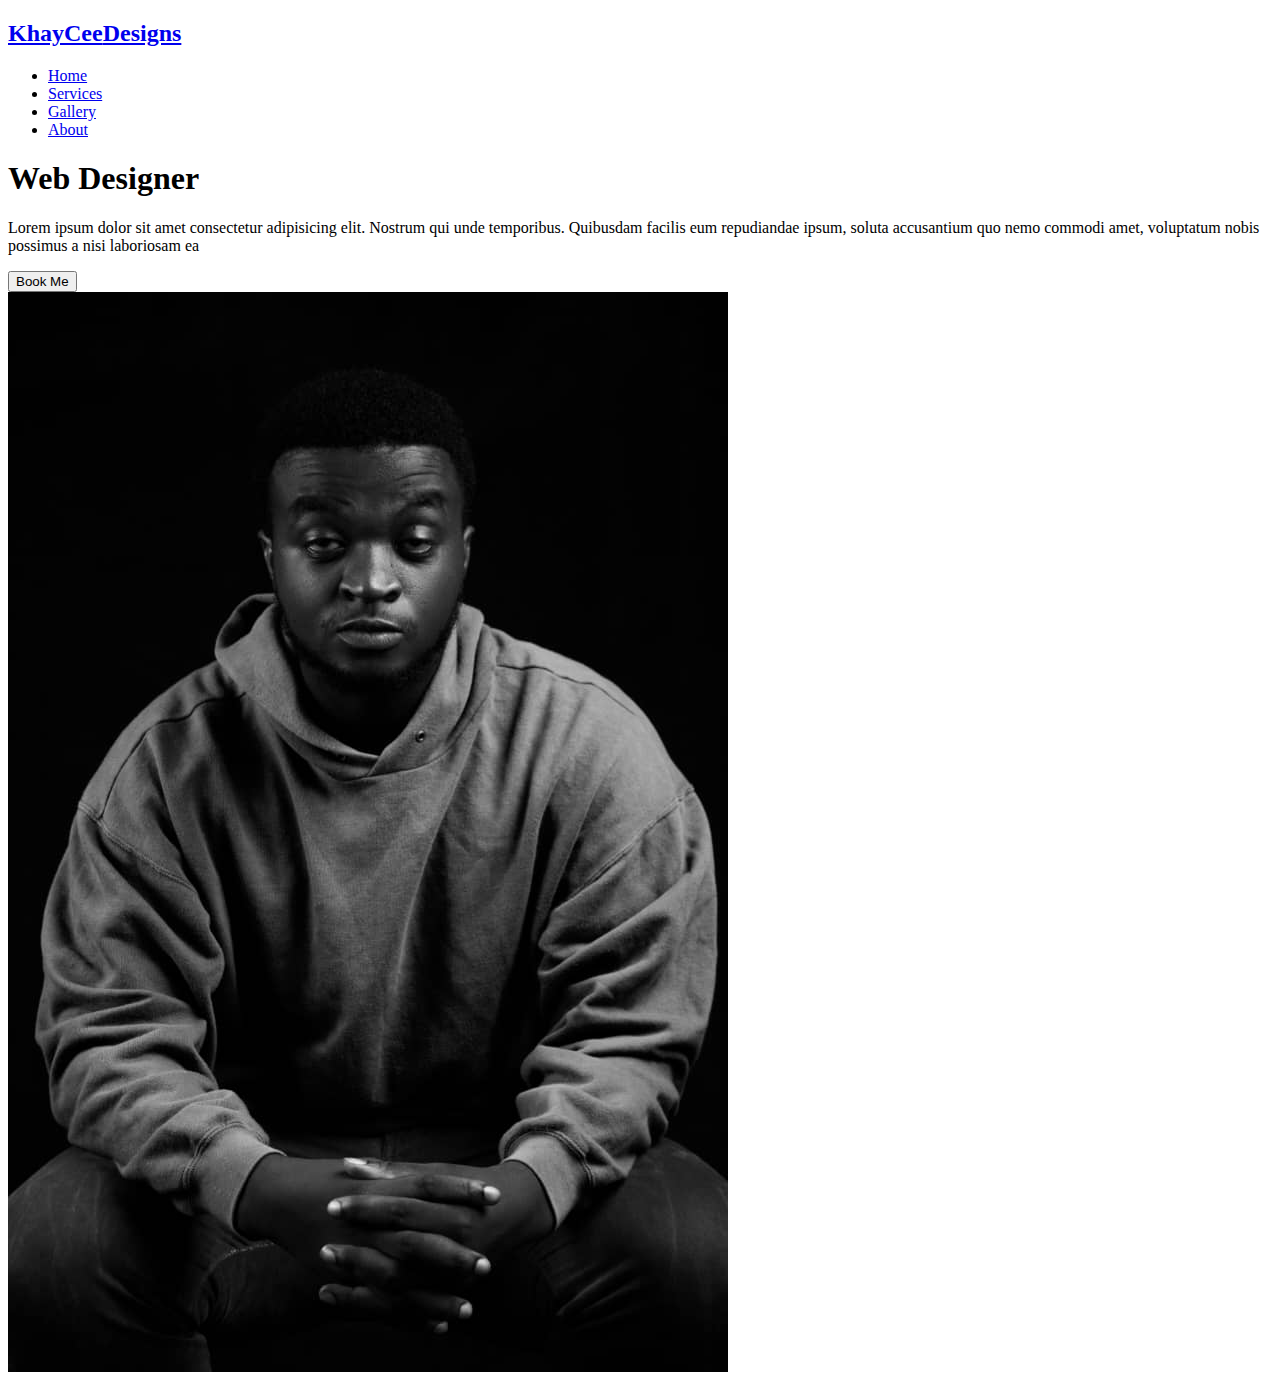
==== home.html @ 814fc0a6 "Progress 27-06-2024" ====
<!DOCTYPE html>
<html lang="en">
<head>
	<meta charset="UTF-8">
	<meta name="viewport" content="width=device-width, initial-scale=1.0">
	<title>My Site</title>
	<link rel="stylesheet" href="style.css">
	<link rel="shortcut icon" href="favicon.ico.png" type="image/x-icon">
	<nav class="navbar">
		<h2 class="logo"><a href="home.html">KhayCee<span>Designs</span></a></h2>
	<ul>
		<li><a href="home.html">Home</a></li>
		<li><a href="services.htm" target="_self">Services</a></li>
		<li><a href="gallery.htm">Gallery</a></li>
		<li><a href="about.htm">About</a></li>
	</ul>
	</nav>
</head>
<body>
<div class="center">
	<div class="info">
		<div id="text">
			<h1>Web Designer</h1>
			<p>Lorem ipsum dolor sit amet consectetur adipisicing elit. Nostrum qui unde temporibus. Quibusdam facilis eum repudiandae ipsum, soluta accusantium quo nemo commodi amet, voluptatum nobis possimus a nisi laboriosam ea		
			</p>
			<button class="pill" type="button">Book Me</button>

		</div>
		<img src="kaycee.jpg" alt="My image">
	</div>
</div>
	
	

</body>
</html>
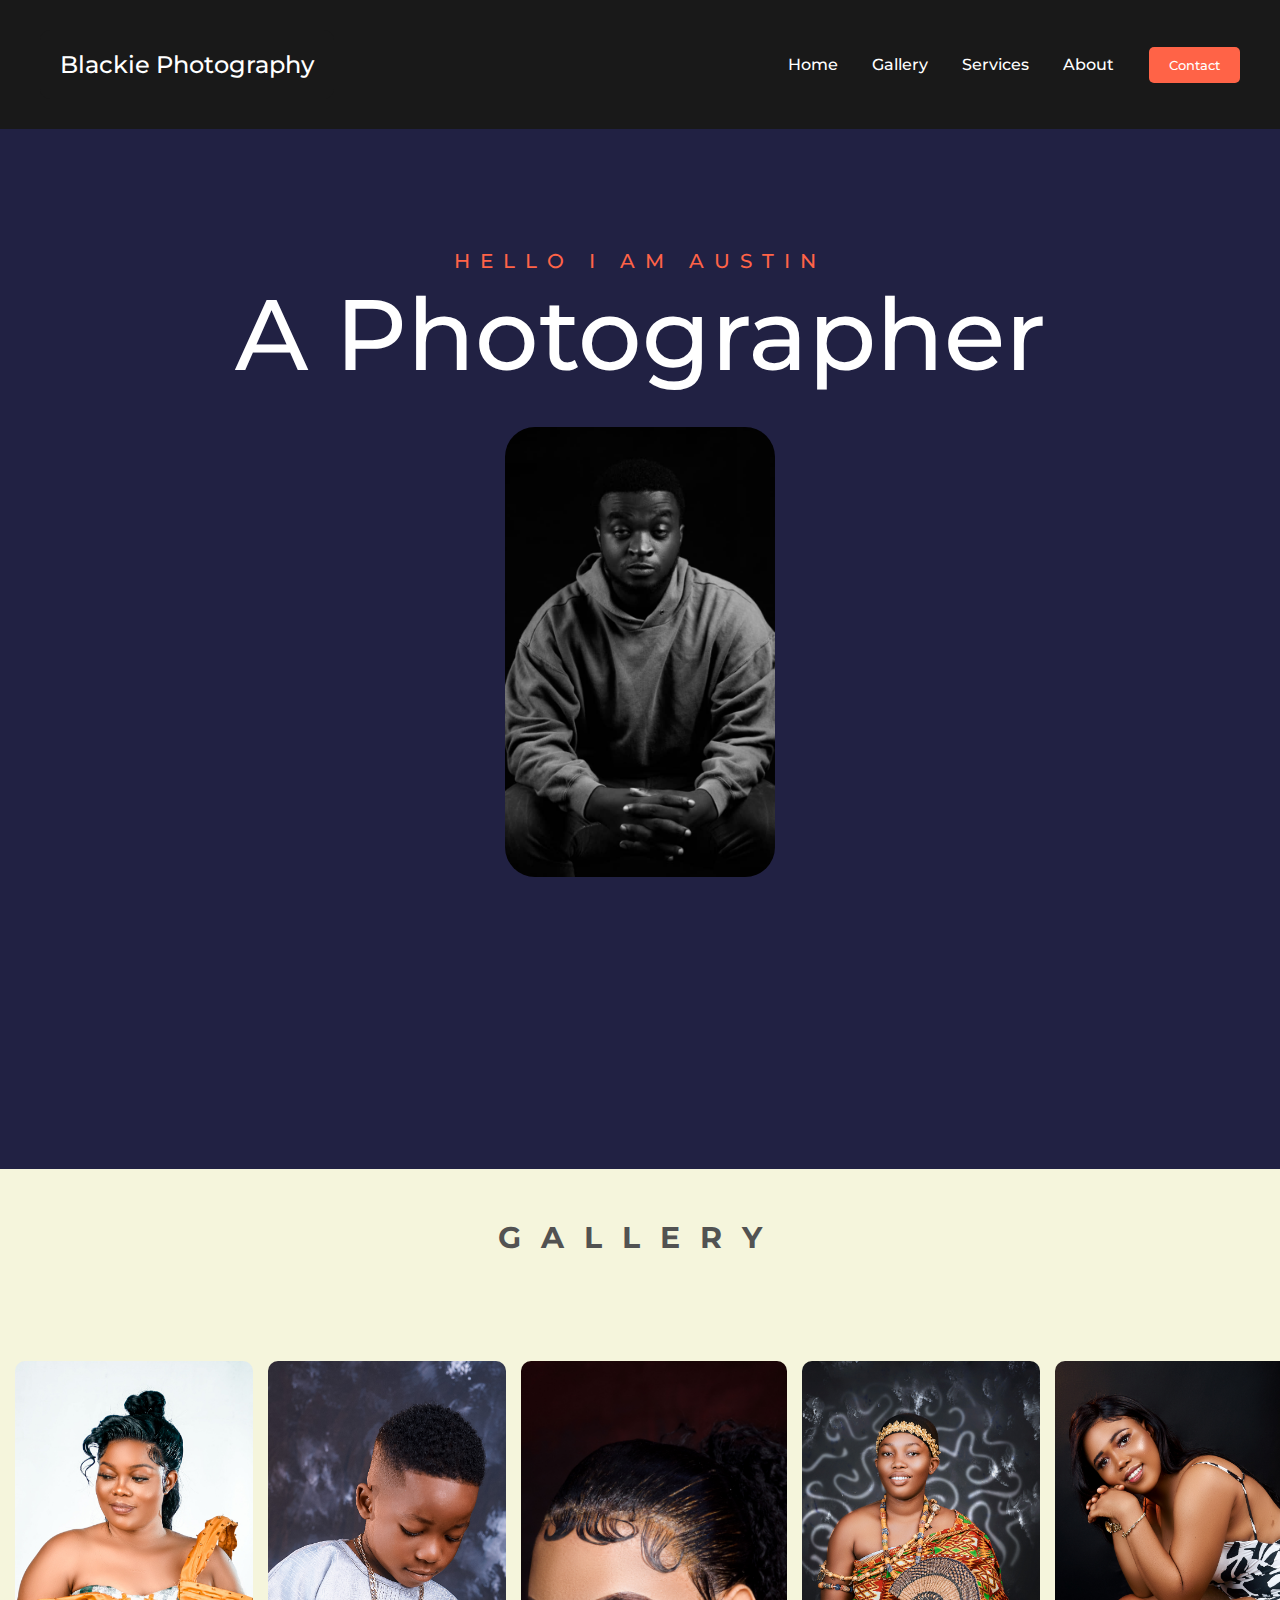
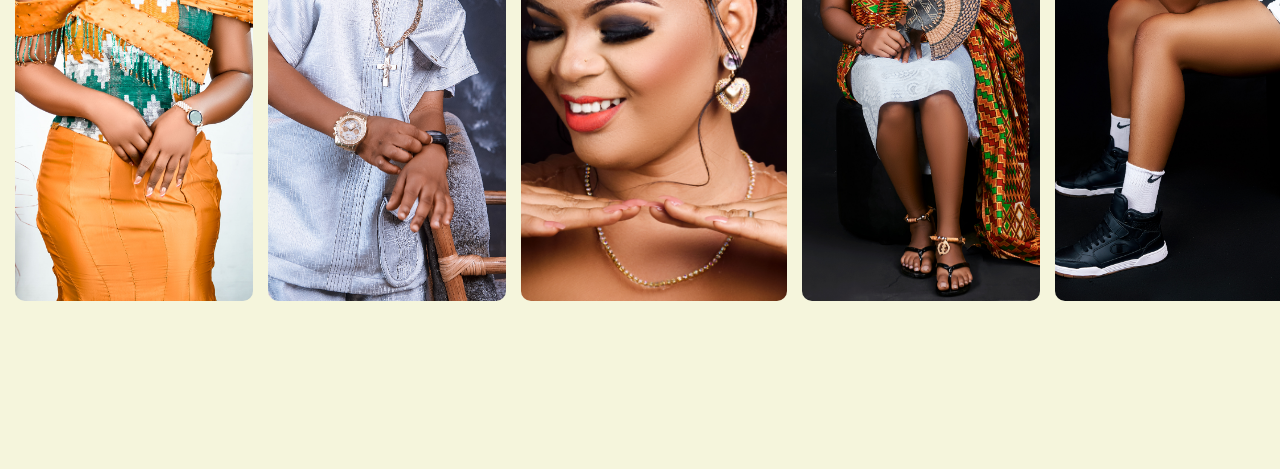
==== commit eb46f8f4: "Progress 30-06-2024" ====
--- a/home.html
+++ b/home.html
@@ -5,32 +5,80 @@
 	<meta name="viewport" content="width=device-width, initial-scale=1.0">
 	<title>My Site</title>
 	<link rel="stylesheet" href="style.css">
-	<link rel="shortcut icon" href="favicon.ico.png" type="image/x-icon">
-	<nav class="navbar">
-		<h2 class="logo"><a href="home.html">KhayCee<span>Designs</span></a></h2>
-	<ul>
-		<li><a href="home.html">Home</a></li>
-		<li><a href="services.htm" target="_self">Services</a></li>
-		<li><a href="gallery.htm">Gallery</a></li>
-		<li><a href="about.htm">About</a></li>
+	<link rel="shortcut icon" href="assets/favicon.ico.png" type="image/x-icon">
+	<div class="navigationBar">
+		<h2 class="logo"><a href="home.html">Blackie Photography</a></h2>
+		<ul class="navigationButtons">
+			<li><a href="home.html">Home</a></li>
+			<li><a href="#secondPage">Gallery</a></li>
+			<li><a href="services.htm">Services</a></li>
+			<li><a href="about.htm">About</a></li>
 	</ul>
-	</nav>
+	<a href="contact"><button class="contactSign">Contact</button></a>
+	</div>
 </head>
 <body>
-<div class="center">
+	<section id="firstPage">
 	<div class="info">
-		<div id="text">
-			<h1>Web Designer</h1>
-			<p>Lorem ipsum dolor sit amet consectetur adipisicing elit. Nostrum qui unde temporibus. Quibusdam facilis eum repudiandae ipsum, soluta accusantium quo nemo commodi amet, voluptatum nobis possimus a nisi laboriosam ea		
-			</p>
-			<button class="pill" type="button">Book Me</button>
+		<div class="text">
+			<div class="helloIntro">
+				<h2 class="hello">Hello I am Austin</h2>
+				<h1 class="designer">A Photographer</h1>
+			</div>
+		</div>
+		<div class="image1"> 
+		<img id="mine" src="assets/kaycee.jpg" alt="My image"></div>
+	</div>
+</section>
 
-		</div>
-		<img src="kaycee.jpg" alt="My image">
+<section id="secondPage">
+	<h2>GALLERY</h2>
+	<div class="cards">
+		<div class="card1">
+			<img src="assets/kente.jpg" alt="Web Design">
+        </div>
+        <div class="card2">
+			<img src="assets/kid.jpg" alt="Web Development">
+        </div>
+        <div class="card3">
+			<img src="assets/beauty-shot.jpg" alt="Graphic Design">
+        </div>
+		<div class="card4">
+			<img src="assets/female-akwaaba-dress.jpg" alt="Graphic Design">
+        </div>
+		<div class="card5">
+			<img src="assets/girl-drip.jpg" alt="Graphic Design">
+        </div>
+		<div class="card6">
+			<img src="assets/akua.jpg" alt="Graphic Design">
+        </div>
+		<div class="card7">
+			<img src="assets/fine-girl.jpg" alt="Fine Girl">
+        </div>
+		<div class="card8">
+			<img src="assets/ladyflo.jpg" alt="Fine Girl">
+        </div>
+		<div class="card9">
+			<img src="assets/oso3.jpg" alt="Fine Girl">
+        </div>
+		<div class="card10">
+			<img src="assets/preg.jpg" alt="Fine Girl">
+        </div>
+		<div class="card11">
+			<img src="assets/akosua.jpg" alt="Fine Girl">
+        </div>
+		<div class="card12">
+			<img src="assets/bless.jpg" alt="Fine Girl">
+        </div>
+		<div class="card13">
+			<img src="assets/oso1.jpg" alt="Fine Girl">
+        </div>
+		<div class="card14">
+			<img src="assets/long-hair.jpg" alt="Fine Girl">
+        </div>
+		
 	</div>
-</div>
 	
-	
-
+</section>
 </body>
 </html>--- a/style.css
+++ b/style.css
@@ -0,0 +1,223 @@
+@import url('https://fonts.googleapis.com/css2?family=Montserrat:ital,wght@0,..900;1,..900&display=swap');
+*{
+    margin: 0;
+    padding: 0;
+    font-family: "Montserrat", sans-serif;
+    font-weight: 500;
+    font-style: normal;
+    
+}
+html{
+    scroll-snap-type: y mandatory;
+
+}
+section {
+    height: 100vh;
+
+}
+.navigationBar {
+    display: flex;
+    justify-content: space-between;
+    align-items: center;
+    padding: 30px 40px ;
+    margin: 0px 0px;
+    background-color: #191919;
+    
+}
+body{
+    background:rgb(33, 33, 67);
+    background-size:cover;
+    background-repeat: no-repeat;
+    background-position:center;
+    
+}
+.navigationBar h2{
+    padding: 20px;
+    background-color:#191919;
+    border-radius: 10px;
+    cursor: pointer;
+}
+
+.navigationBar h2 a{
+    color: #ffffff;
+
+}
+.navigationBar a{
+    text-decoration: none;
+    text-align: center;
+    color:white
+}
+.navigationButtons{
+    list-style: none;
+    align-items: center;
+ 
+}
+.navigationButtons a{
+    color:white;
+    text-decoration: none;
+    font-weight: 500;
+    padding: 5px;
+    margin: 10px;
+    transition: all 0.3s ease 0s;
+}
+
+.navigationButtons a:hover{
+    color: tomato;
+}
+
+.navigationButtons li{
+    display: inline-block;
+}
+
+.contactSign{
+    cursor: pointer;
+    border: none;
+    padding: 10px 20px;
+    border-radius: 5px;
+    color: white;
+    background-color: tomato;
+    transition: all 0.2s ease 0s;
+    margin-left: 20px;
+}
+
+.contactSign:hover{
+    background-color: rgb(40, 40, 189);
+    padding: 10px 25px;
+    color: white; 
+}
+.navigationBar h2:hover{
+    background-color: hwb(0 20% 80%);
+    transition: all 0.5s ease 0s; 
+
+}
+
+.logo{
+    margin-right: auto;
+    
+}
+
+#mine {
+    aspect-ratio: 3/ 5;
+    object-fit: cover;
+    width: 30vmin;
+    border-radius: 30px
+
+}
+.helloIntro{
+    text-align: center;
+    font-size: 30px;
+    color: rgb(40, 40, 189);
+    margin-top: 120px;
+}
+
+.hello {
+    color: tomato;
+    text-transform: uppercase;
+    font-size: 20px;
+    letter-spacing: 10px;
+    
+}
+
+.designer {
+    font-size: 100px;
+    color: white;
+}
+
+.image1{
+    display: flex;
+    justify-content: center;
+    margin: 2rem;
+    
+}
+
+.bookMe {
+    cursor: pointer;
+}
+
+.cards img {
+    width: 100%;
+    height: 100%;
+    object-fit: cover;
+    border-radius: 10px;
+    transition: transform 1s;
+
+}
+.cards img:hover {
+    transform: translateZ(20px)
+}
+.cards{
+    justify-content: center;
+    display: flex;
+    flex-wrap: nowrap;
+    gap: 5px;
+    margin: 10px;
+    height: 70vh;
+    cursor: pointer;
+    width: calc(250px*14);
+    animation: scroll 40s linear infinite;
+}
+
+.cards:hover{
+    animation-play-state: paused;
+}
+@keyframes scroll{
+    0%{
+        transform: translateX(0);
+    }
+    100%{
+        transform: translateX(-250px * 7);
+    }
+}
+.cards div{
+    margin: 80px 0 0 0 ;
+    align-items: center;
+    justify-content: center;
+    width: auto;
+    height: auto;
+    position: relative;
+    padding: 5px;
+    transition: all 0.5s ease-in-out 0.1s;
+    perspective: 100px;
+
+}
+
+
+#secondPage h2{
+    color:#525252 ;
+    font-size: 30px;
+    display: flex;
+    font-weight: 700;
+    letter-spacing: 20px;
+    justify-content: center; 
+    align-items: center;
+    padding-top: 50px;
+    margin: 20px;
+    height: min-content;
+
+}
+
+#secondPage {
+    background-color: beige;
+    margin: auto;
+
+}
+
+#secondPage::before, #secondPage::after {
+    background: linear-gradient(to rigth, rgba(255,255,255,1) 0%, rgba(255,255,255,0)100%);
+    content: " ";
+    position: absolute;
+    width: 15%;
+    z-index: 2;
+}
+
+#secondPage::before{
+    top: 0;
+    left: 0;
+}
+
+#secondPage::after{
+    bottom: 0;
+    right: 0;
+    transform: rotate(180deg);
+}
+
